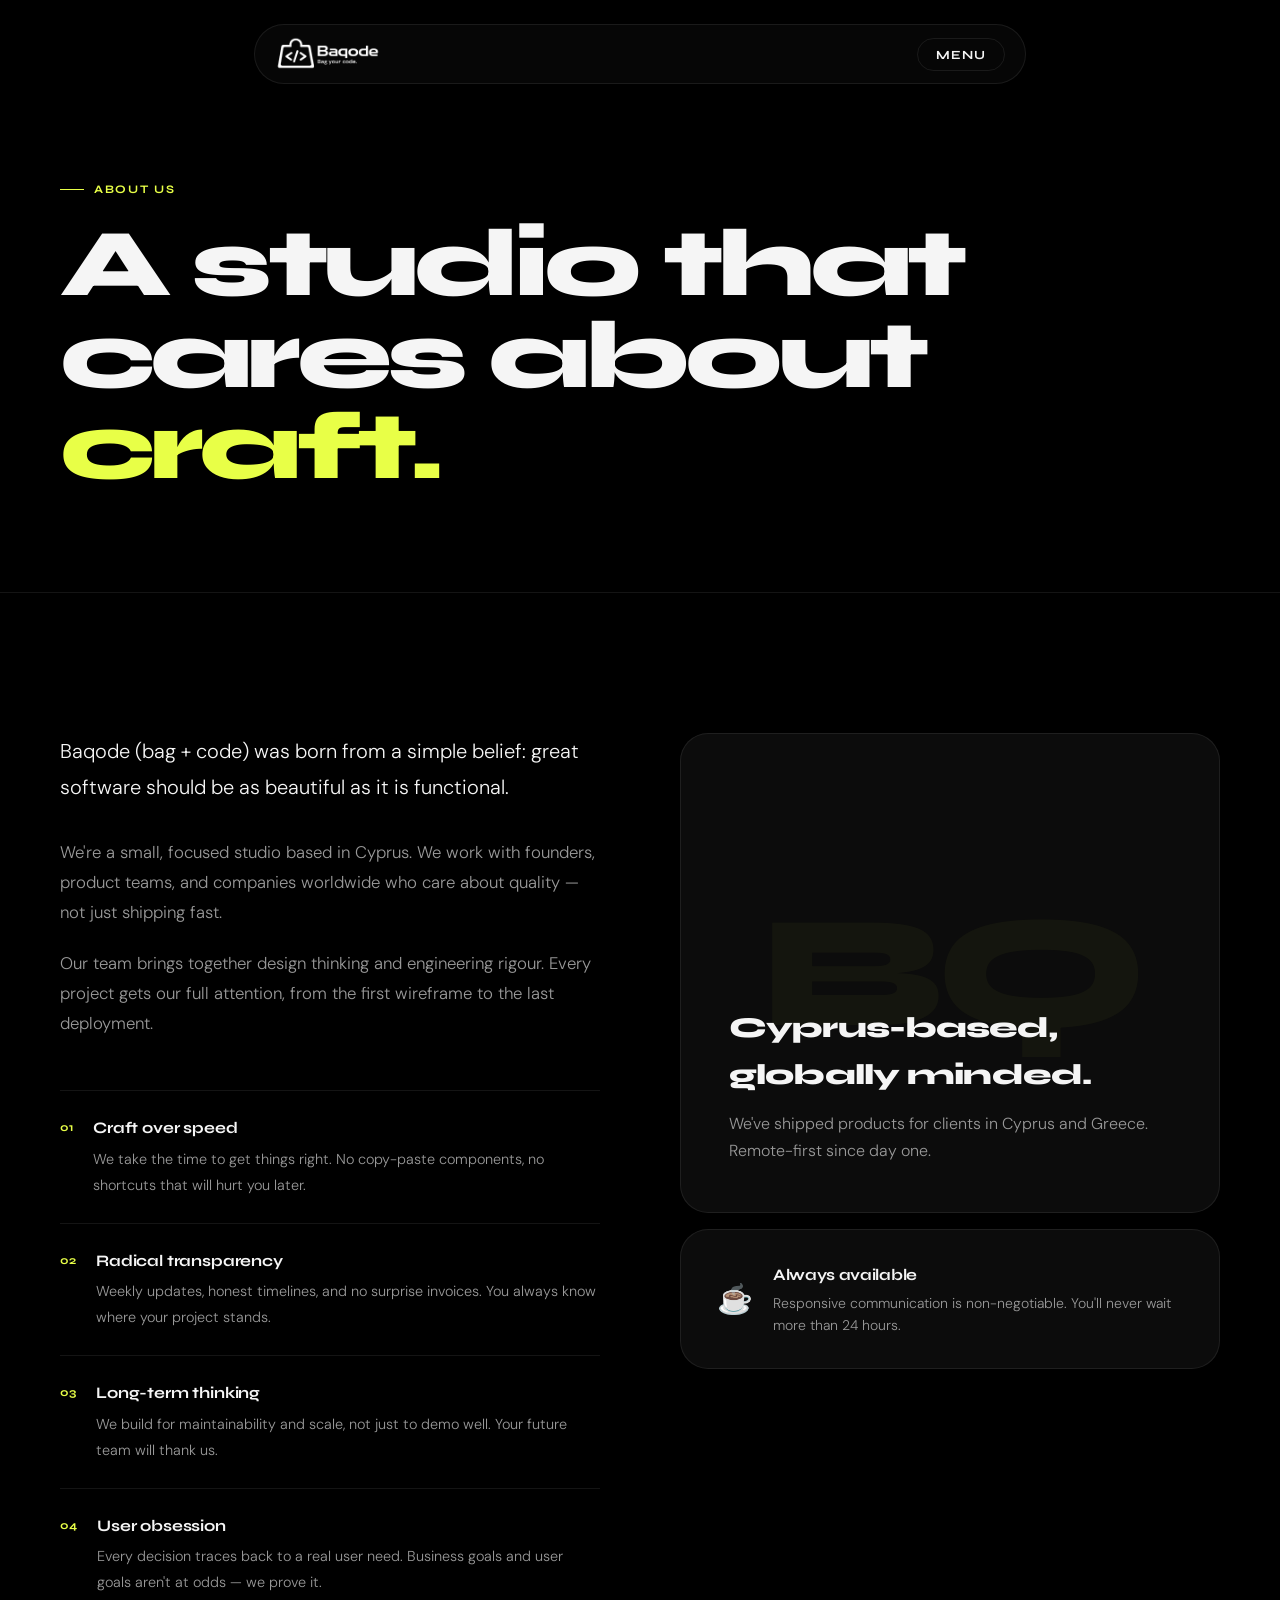
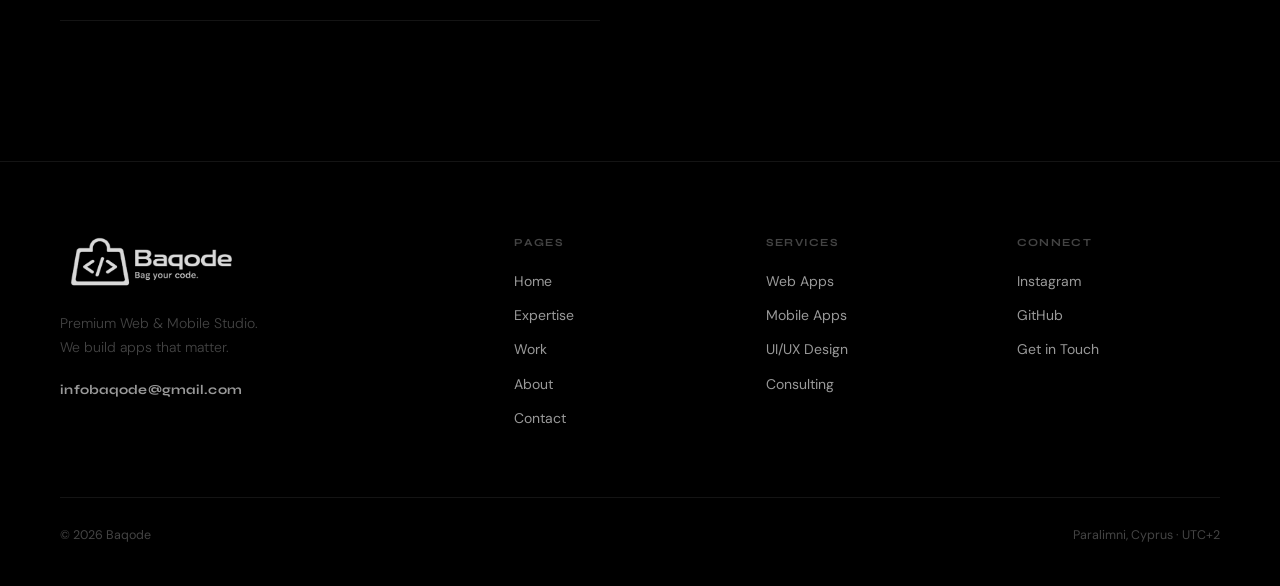
==== about.html @ ad03bcd1 "first commit" ====
<!DOCTYPE html>
<html lang="en">
<head>
  <meta charset="UTF-8" />
  <meta name="viewport" content="width=device-width, initial-scale=1.0" />
  <title>About — Baqode Studio | Cyprus-Based Dev Studio</title>
  <!-- SEO Meta -->
  <meta name="description" content="Baqode is a small, focused studio based in Cyprus. We care about craft, transparency, and long-term thinking. Meet the team behind the code." />
  <meta name="keywords" content="web development, mobile apps, UI/UX design, Cyprus, Baqode, digital studio, software development" />
  <meta name="author" content="Baqode Studio" />
  <meta name="robots" content="index, follow" />
  <link rel="canonical" href="https://baqode.com/about.html" />
 
  <!-- Open Graph -->
  <meta property="og:type" content="website" />
  <meta property="og:url" content="https://baqode.com/about.html" />
  <meta property="og:title" content="About Baqode — A studio that cares about craft." />
  <meta property="og:description" content="Baqode is a small, focused studio based in Cyprus. We care about craft, transparency, and long-term thinking. Meet the team behind the code." />
  <meta property="og:image" content="https://baqode.com/og-image.png" />
  <meta property="og:site_name" content="Baqode Studio" />
  <meta property="og:locale" content="en_US" />
 
  <!-- Twitter Card -->
  <meta name="twitter:card" content="summary_large_image" />
  <meta name="twitter:title" content="About Baqode — A studio that cares about craft." />
  <meta name="twitter:description" content="Baqode is a small, focused studio based in Cyprus. We care about craft, transparency, and long-term thinking. Meet the team behind the code." />
  <meta name="twitter:image" content="https://baqode.com/og-image.png" />
  <!-- Favicon -->
  <link rel="icon" type="image/png" href="logo.png" />
  <link rel="apple-touch-icon" href="logo.png" />
 
  <!-- Performance -->
  <link rel="preconnect" href="https://fonts.googleapis.com" />
  <link rel="preconnect" href="https://fonts.gstatic.com" crossorigin />
  <link rel="stylesheet" href="style.css" />
</head>
<body>

  <header class="topbar">
    <div class="container topbar-inner">
      <a href="index.html" class="brand">
        <img src="logo.png" alt="Baqode" class="brand-logo" />
      </a>
      <button class="menu-btn" id="menuBtn">Menu</button>
    </div>
  </header>

  <nav class="nav" id="nav">
    <a href="index.html" data-num="01">Home</a>
    <a href="services.html" data-num="02">Expertise</a>
    <a href="work.html" data-num="03">Work</a>
    <a href="about.html" data-num="04">About</a>
    <a href="contact.html" data-num="05">Contact</a>
    <div class="nav-footer">
      <span>© 2026 Baqode</span>
      <div class="nav-footer-links">
        <a href="https://www.instagram.com/baqode_/?hl=el">Instagram</a>
        <a href="https://github.com/kt0skk0s">GitHub</a>
        <a href="index.html">Website</a>
      </div>
    </div>
  </nav>

  <main>

    <div class="page-hero">
      <div class="container">
        <div class="section-label reveal">About Us</div>
        <h1 class="reveal reveal-delay-1">A studio that<br>cares about<br><span class="text-accent">craft.</span></h1>
      </div>
    </div>

    <section class="section">
      <div class="container">
        <div class="about-grid">

          <div class="about-text">
            <p class="reveal" style="font-size:1.25rem; font-weight:300; line-height:1.8; color:var(--text); margin-bottom:32px;">
              Baqode (bag + code) was born from a simple belief: great software should be as beautiful as it is functional.
            </p>
            <p class="reveal">
              We're a small, focused studio based in Cyprus. We work with founders, product teams, and companies worldwide who care about quality — not just shipping fast.
            </p>
            <p class="reveal">
              Our team brings together design thinking and engineering rigour. Every project gets our full attention, from the first wireframe to the last deployment.
            </p>

            <div class="values-list" style="margin-top:52px;">
              <div class="value-item reveal">
                <div class="value-num">01</div>
                <div class="value-text">
                  <h4>Craft over speed</h4>
                  <p>We take the time to get things right. No copy-paste components, no shortcuts that will hurt you later.</p>
                </div>
              </div>
              <div class="value-item reveal">
                <div class="value-num">02</div>
                <div class="value-text">
                  <h4>Radical transparency</h4>
                  <p>Weekly updates, honest timelines, and no surprise invoices. You always know where your project stands.</p>
                </div>
              </div>
              <div class="value-item reveal">
                <div class="value-num">03</div>
                <div class="value-text">
                  <h4>Long-term thinking</h4>
                  <p>We build for maintainability and scale, not just to demo well. Your future team will thank us.</p>
                </div>
              </div>
              <div class="value-item reveal">
                <div class="value-num">04</div>
                <div class="value-text">
                  <h4>User obsession</h4>
                  <p>Every decision traces back to a real user need. Business goals and user goals aren't at odds — we prove it.</p>
                </div>
              </div>
            </div>
          </div>

          <div class="about-visual reveal reveal-delay-2">
            <div class="about-card-big">
              <div class="about-card-bg">BQ</div>
              <h3>Cyprus-based,<br>globally minded.</h3>
              <p>We've shipped products for clients in Cyprus and Greece. Remote-first since day one.</p>
            </div>

            <div class="bento-card" style="margin-top:16px; min-height:auto; padding:32px 36px; flex-direction:row; align-items:center; gap:20px;">
              <div style="font-size:1.8rem;">☕</div>
              <div>
                <div style="font-family:var(--font-display); font-weight:700; letter-spacing:-0.02em; margin-bottom:4px;">Always available</div>
                <div style="color:var(--text-dim); font-size:0.875rem; font-weight:300;">Responsive communication is non-negotiable. You'll never wait more than 24 hours.</div>
              </div>
            </div>
          </div>

        </div>
      </div>
    </section>

  </main>

  <!-- FOOTER -->
  <footer class="footer">
    <div class="container">
      <div class="footer-grid" >
 
        <div class="footer-logo-col">
          <img src="logo.png" alt="Baqode" class="footer-logo" />
          <p class="footer-tagline">Premium Web &amp; Mobile Studio.<br>We build apps that matter.</p>
          <a href="mailto:infobaqode@gmail.com" class="footer-email">infobaqode@gmail.com</a>
        </div>
 
        <div class="footer-col">
          <div class="footer-col-title">Pages</div>
          <a href="index.html">Home</a>
          <a href="services.html">Expertise</a>
          <a href="work.html">Work</a>
          <a href="about.html">About</a>
          <a href="contact.html">Contact</a>
        </div>
 
        <div class="footer-col">
          <div class="footer-col-title">Services</div>
          <a href="services.html">Web Apps</a>
          <a href="services.html">Mobile Apps</a>
          <a href="services.html">UI/UX Design</a>
          <a href="services.html">Consulting</a>
        </div>
 
        <div class="footer-col">
          <div class="footer-col-title">Connect</div>
          <a href="https://www.instagram.com/baqode_/?hl=el">Instagram</a>
          <a href="https://github.com/kt0skk0s">GitHub</a>
          <a href="contact.html">Get in Touch</a>
        </div>
 
      </div>
 
      <div class="footer-bottom">
        <div class="footer-bottom-left">© 2026 Baqode</div>
        <div class="footer-bottom-right">
          <span>Paralimni, Cyprus · UTC+2</span>
        </div>
      </div>
    </div>
  </footer>

  <script src="script.js"></script>
</body>
</html>
---- style.css ----
/* ==========================================
   BAQODE STUDIO — PREMIUM CSS v2
   ========================================== */

@import url('https://fonts.googleapis.com/css2?family=Syne:wght@400;500;600;700;800&family=DM+Sans:ital,wght@0,300;0,400;0,500;1,300&display=swap');

:root {
  --bg: #000000;
  --surface: #0c0c0c;
  --surface-2: #111111;
  --surface-hover: #161616;
  --text: #f5f5f5;
  --text-dim: #999999;
  --text-faint: #444444;
  --border: rgba(255, 255, 255, 0.08);
  --border-hover: rgba(255, 255, 255, 0.2);
  --accent: #e8ff47;        /* Electric lime — the brand punch */
  --accent-dim: rgba(232, 255, 71, 0.12);
  --radius-xl: 28px;
  --radius-lg: 20px;
  --radius-md: 12px;
  --max-width: 1160px;
  --font-display: 'Syne', sans-serif;
  --font-body: 'DM Sans', sans-serif;
}

/* ==========================================
   1. RESET & BASE
   ========================================== */
*, *::before, *::after {
  margin: 0; padding: 0;
  box-sizing: border-box;
}

html {
  scroll-behavior: smooth;
  font-family: var(--font-body);
  background: var(--bg);
  color: var(--text);
}

body {
  line-height: 1.6;
  overflow-x: hidden;
  -webkit-font-smoothing: antialiased;
  opacity: 0;
  transition: opacity 0.5s ease;
}

body.loaded { opacity: 1; }
body.fade-out { opacity: 0; }
body.no-scroll { overflow: hidden; }

a { color: inherit; text-decoration: none; }
img { display: block; max-width: 100%; }

.container {
  width: min(var(--max-width), calc(100% - 48px));
  margin: 0 auto;
}

.section { padding: 140px 0; }

/* ==========================================
   2. TOPBAR / NAVBAR
   ========================================== */
.topbar {
  position: fixed;
  top: 24px;
  left: 50%;
  transform: translateX(-50%);
  width: calc(100% - 40px);
  max-width: 820px;
  z-index: 1000;
  transition: top 0.3s ease;
}

.topbar-inner {
  height: 60px;
  display: flex;
  align-items: center;
  justify-content: space-between;
  padding: 0 20px 0 16px;
  background: rgba(8, 8, 8, 0.75);
  backdrop-filter: blur(20px);
  -webkit-backdrop-filter: blur(20px);
  border: 1px solid var(--border);
  border-radius: 100px;
  box-shadow: 0 16px 40px rgba(0,0,0,0.6);
}

.brand {
  display: flex;
  align-items: center;
  gap: 10px;
}

.brand-logo {
  height: 36px;
  width: auto;
  display: block;
  filter: brightness(0) invert(1);
  transition: opacity 0.2s ease;
}

.brand:hover .brand-logo {
  opacity: 0.7;
}

.brand-icon, .brand-text { display: none; }

.menu-btn {
  display: block;
  background: none;
  border: 1px solid var(--border);
  color: var(--text);
  font-family: var(--font-display);
  font-size: 0.78rem;
  font-weight: 700;
  letter-spacing: 0.08em;
  text-transform: uppercase;
  cursor: pointer;
  padding: 8px 18px;
  border-radius: 100px;
  z-index: 1001;
  transition: all 0.25s ease;
}

.menu-btn:hover {
  background: var(--surface-2);
  border-color: var(--border-hover);
}

/* ==========================================
   3. FULL-SCREEN NAV
   ========================================== */
.nav {
  position: fixed;
  inset: 0;
  width: 100vw;
  height: 100dvh;
  background: var(--bg);
  z-index: 999;
  display: flex;
  flex-direction: column;
  justify-content: center;
  align-items: flex-start;
  padding: 0 8vw;
  gap: 0;
  opacity: 0;
  pointer-events: none;
  visibility: hidden;
  transition: opacity 0.4s ease;
}

.nav.active {
  opacity: 1;
  pointer-events: all;
  visibility: visible;
}

/* Main nav links only — excludes nav-footer links */
.nav > a {
  font-family: var(--font-display);
  font-size: clamp(2.8rem, 8vw, 6.5rem);
  font-weight: 800;
  letter-spacing: -0.04em;
  color: var(--text-faint);
  text-transform: uppercase;
  line-height: 1;
  padding: 8px 0;
  transform: translateY(50px);
  opacity: 0;
  transition: color 0.25s ease,
              opacity 0.5s cubic-bezier(0.16, 1, 0.3, 1),
              transform 0.5s cubic-bezier(0.16, 1, 0.3, 1);
  position: relative;
  white-space: nowrap;
}

.nav > a::after {
  content: attr(data-num);
  position: absolute;
  right: 0;
  top: 50%;
  transform: translateY(-50%);
  font-size: 0.9rem;
  font-weight: 400;
  letter-spacing: 0;
  color: var(--text-faint);
  opacity: 0;
  transition: opacity 0.25s ease;
}

.nav.active > a {
  transform: translateY(0);
  opacity: 1;
}

.nav.active > a:nth-child(1) { transition-delay: 0.05s; }
.nav.active > a:nth-child(2) { transition-delay: 0.1s; }
.nav.active > a:nth-child(3) { transition-delay: 0.15s; }
.nav.active > a:nth-child(4) { transition-delay: 0.2s; }
.nav.active > a:nth-child(5) { transition-delay: 0.25s; }

.nav > a:hover, .nav > a.active-link {
  color: var(--text);
}

.nav > a:hover::after { opacity: 1; }

/* Nav footer — small, separate from big links */
.nav-footer {
  position: absolute;
  bottom: 40px;
  left: 8vw;
  right: 8vw;
  display: flex;
  justify-content: space-between;
  align-items: center;
  color: var(--text-dim);
  font-size: 0.82rem;
  font-family: var(--font-body);
  font-weight: 400;
  letter-spacing: 0;
  text-transform: none;
  opacity: 0;
  transform: none;
  transition: opacity 0.5s ease 0.3s;
}

.nav.active .nav-footer {
  opacity: 1;
}

.nav-footer-links { display: flex; gap: 20px; }
.nav-footer a {
  color: var(--text-dim);
  font-size: 0.82rem;
  font-family: var(--font-body);
  font-weight: 400;
  text-transform: none;
  letter-spacing: 0;
  padding: 0;
  transform: none !important;
  opacity: 1 !important;
  transition: color 0.2s !important;
  transition-delay: 0s !important;
}
.nav-footer a:hover { color: var(--text); }

body.menu-open .topbar-inner {
  background: transparent;
  border-color: transparent;
  backdrop-filter: none;
  -webkit-backdrop-filter: none;
  box-shadow: none;
}

/* ==========================================
   4. HERO
   ========================================== */
.hero {
  min-height: 100vh;
  display: flex;
  align-items: center;
  justify-content: center;
  text-align: center;
  padding-top: 100px;
  position: relative;
  overflow: hidden;
}

.hero-bg {
  position: absolute;
  inset: 0;
  pointer-events: none;
  z-index: 0;
}

.hero-glow {
  position: absolute;
  top: 50%;
  left: 50%;
  transform: translate(-50%, -60%);
  width: 60vw;
  height: 60vw;
  background: radial-gradient(circle, rgba(232, 255, 71, 0.06) 0%, transparent 65%);
  border-radius: 50%;
}

.hero-grid {
  position: absolute;
  inset: 0;
  background-image:
    linear-gradient(rgba(255,255,255,0.02) 1px, transparent 1px),
    linear-gradient(90deg, rgba(255,255,255,0.02) 1px, transparent 1px);
  background-size: 80px 80px;
  mask-image: radial-gradient(ellipse 70% 70% at 50% 50%, black, transparent);
}

.hero-content {
  position: relative;
  z-index: 1;
  max-width: 900px;
}

.eyebrow {
  display: inline-flex;
  align-items: center;
  gap: 8px;
  padding: 6px 14px;
  border-radius: 100px;
  border: 1px solid var(--border);
  font-size: 0.72rem;
  font-weight: 500;
  color: var(--text-dim);
  margin-bottom: 36px;
  text-transform: uppercase;
  letter-spacing: 0.12em;
  font-family: var(--font-display);
}

.eyebrow-dot {
  width: 6px;
  height: 6px;
  border-radius: 50%;
  background: var(--accent);
  animation: pulse-dot 2s ease-in-out infinite;
}

@keyframes pulse-dot {
  0%, 100% { opacity: 1; transform: scale(1); }
  50% { opacity: 0.5; transform: scale(0.7); }
}

.hero h1 {
  font-family: var(--font-display);
  font-size: clamp(3.5rem, 9.5vw, 8rem);
  font-weight: 800;
  line-height: 0.92;
  letter-spacing: -0.055em;
  margin-bottom: 28px;
}

.text-accent { color: var(--accent); }

.hero p {
  color: var(--text-dim);
  font-size: clamp(1rem, 2vw, 1.25rem);
  max-width: 540px;
  margin: 0 auto 44px;
  line-height: 1.7;
  font-weight: 300;
}

.hero-actions {
  display: flex;
  gap: 12px;
  justify-content: center;
  flex-wrap: wrap;
}

/* ==========================================
   5. BUTTONS
   ========================================== */
.btn {
  padding: 16px 32px;
  border-radius: 100px;
  font-family: var(--font-display);
  font-weight: 700;
  font-size: 0.9rem;
  letter-spacing: 0.02em;
  cursor: pointer;
  transition: all 0.25s ease;
  border: 1px solid transparent;
  display: inline-flex;
  align-items: center;
  gap: 8px;
}

.btn-primary {
  background: var(--accent);
  color: #000;
  border-color: var(--accent);
}

.btn-primary:hover {
  background: #f3ff6a;
  transform: translateY(-2px);
  box-shadow: 0 8px 30px rgba(232, 255, 71, 0.25);
}

.btn-secondary {
  background: transparent;
  border-color: var(--border);
  color: var(--text);
}

.btn-secondary:hover {
  background: var(--surface-2);
  border-color: var(--border-hover);
  transform: translateY(-2px);
}

.btn-ghost {
  background: transparent;
  border-color: transparent;
  color: var(--text-dim);
  padding-left: 0; padding-right: 0;
}

.btn-ghost:hover { color: var(--text); }

/* ==========================================
   6. MARQUEE
   ========================================== */
.marquee-container {
  border-top: 1px solid var(--border);
  border-bottom: 1px solid var(--border);
  padding: 28px 0;
  overflow: hidden;
  white-space: nowrap;
}

.marquee {
  display: inline-block;
  animation: marquee-scroll 30s linear infinite;
}

.marquee span {
  font-family: var(--font-display);
  font-size: 0.82rem;
  font-weight: 700;
  color: var(--text-faint);
  margin: 0 32px;
  text-transform: uppercase;
  letter-spacing: 0.15em;
}

.marquee span.dot { color: var(--accent); margin: 0 8px; }

@keyframes marquee-scroll {
  0% { transform: translateX(0); }
  100% { transform: translateX(-50%); }
}

/* ==========================================
   7. SECTION HEADERS
   ========================================== */
.section-label {
  font-family: var(--font-display);
  font-size: 0.72rem;
  font-weight: 700;
  letter-spacing: 0.15em;
  text-transform: uppercase;
  color: var(--accent);
  margin-bottom: 20px;
  display: flex;
  align-items: center;
  gap: 10px;
}

.section-label::before {
  content: '';
  width: 24px;
  height: 1px;
  background: var(--accent);
}

.section-header { margin-bottom: 72px; }

.section-header h2 {
  font-family: var(--font-display);
  font-size: clamp(2.2rem, 5vw, 4rem);
  letter-spacing: -0.04em;
  font-weight: 800;
  line-height: 1;
  margin-bottom: 20px;
}

.section-header p {
  color: var(--text-dim);
  font-size: 1.1rem;
  max-width: 480px;
  line-height: 1.7;
  font-weight: 300;
}

/* ==========================================
   8. SERVICES / BENTO GRID
   ========================================== */
.bento-grid {
  display: grid;
  grid-template-columns: repeat(12, 1fr);
  gap: 16px;
}

.bento-card {
  background: var(--surface);
  border: 1px solid var(--border);
  border-radius: var(--radius-xl);
  padding: 40px;
  transition: border-color 0.3s ease, background 0.3s ease;
  display: flex;
  flex-direction: column;
  min-height: 300px;
  position: relative;
  overflow: hidden;
}

.bento-card::before {
  content: '';
  position: absolute;
  inset: 0;
  background: radial-gradient(circle at var(--mx, 50%) var(--my, 50%), rgba(232, 255, 71, 0.04), transparent 60%);
  opacity: 0;
  transition: opacity 0.4s;
  pointer-events: none;
}

.bento-card:hover::before { opacity: 1; }
.bento-card:hover {
  border-color: var(--border-hover);
  background: var(--surface-2);
}

.bento-card.col-8 { grid-column: span 8; }
.bento-card.col-4 { grid-column: span 4; }
.bento-card.col-6 { grid-column: span 6; }
.bento-card.col-12 { grid-column: span 12; }

.card-num {
  font-family: var(--font-display);
  font-size: 0.75rem;
  font-weight: 700;
  color: var(--text-faint);
  letter-spacing: 0.1em;
  margin-bottom: auto;
  padding-bottom: 40px;
}

.card-icon {
  font-size: 2rem;
  margin-bottom: auto;
  padding-bottom: 32px;
}

.bento-card h3 {
  font-family: var(--font-display);
  font-size: 1.6rem;
  font-weight: 700;
  letter-spacing: -0.03em;
  margin-bottom: 12px;
  line-height: 1.1;
}

.bento-card p {
  color: var(--text-dim);
  font-size: 0.95rem;
  line-height: 1.7;
  font-weight: 300;
}

.card-tags {
  display: flex;
  flex-wrap: wrap;
  gap: 8px;
  margin-top: 24px;
}

.card-tag {
  padding: 4px 12px;
  border-radius: 100px;
  border: 1px solid var(--border);
  font-size: 0.75rem;
  color: var(--text-dim);
  font-family: var(--font-display);
  font-weight: 600;
  letter-spacing: 0.05em;
}

/* ==========================================
   9. STATS ROW
   ========================================== */
.stats-row {
  display: grid;
  grid-template-columns: repeat(4, 1fr);
  gap: 1px;
  background: var(--border);
  border: 1px solid var(--border);
  border-radius: var(--radius-lg);
  overflow: hidden;
  margin-top: 80px;
}

.stat-item {
  background: var(--surface);
  padding: 40px 32px;
  display: flex;
  flex-direction: column;
  gap: 8px;
}

.stat-num {
  font-family: var(--font-display);
  font-size: 3rem;
  font-weight: 800;
  letter-spacing: -0.05em;
  line-height: 1;
  color: var(--text);
}

.stat-num span { color: var(--accent); }

.stat-label {
  color: var(--text-dim);
  font-size: 0.875rem;
  font-weight: 300;
}

/* ==========================================
   10. WORK / PORTFOLIO GRID
   ========================================== */
.work-grid {
  display: grid;
  grid-template-columns: repeat(2, 1fr);
  gap: 24px;
}

.project-card {
  border-radius: var(--radius-xl);
  overflow: hidden;
  background: var(--surface);
  border: 1px solid var(--border);
  transition: all 0.4s ease;
  cursor: pointer;
}

.project-card:hover {
  border-color: var(--border-hover);
  transform: translateY(-6px);
  box-shadow: 0 24px 60px rgba(0,0,0,0.5);
}

.project-image {
  height: 280px;
  position: relative;
  overflow: hidden;
  display: flex;
  align-items: center;
  justify-content: center;
}

.project-image-inner {
  width: 100%;
  height: 100%;
  display: flex;
  align-items: center;
  justify-content: center;
  font-family: var(--font-display);
  font-size: 4rem;
  font-weight: 800;
  letter-spacing: -0.05em;
  transition: transform 0.5s ease;
}

.project-card:hover .project-image-inner {
  transform: scale(1.04);
}

.project-info {
  padding: 28px 32px 32px;
}

.project-meta {
  display: flex;
  align-items: center;
  justify-content: space-between;
  margin-bottom: 12px;
}

.tag {
  font-family: var(--font-display);
  font-size: 0.72rem;
  color: var(--text-dim);
  text-transform: uppercase;
  letter-spacing: 0.12em;
  font-weight: 700;
}

.project-year {
  font-size: 0.8rem;
  color: var(--text-faint);
}

.project-info h3 {
  font-family: var(--font-display);
  font-size: 1.4rem;
  font-weight: 700;
  letter-spacing: -0.02em;
  margin-bottom: 8px;
  line-height: 1.2;
}

.project-info p {
  color: var(--text-dim);
  font-size: 0.9rem;
  line-height: 1.6;
  font-weight: 300;
}

.project-link {
  display: inline-flex;
  align-items: center;
  gap: 6px;
  margin-top: 20px;
  font-family: var(--font-display);
  font-size: 0.8rem;
  font-weight: 700;
  letter-spacing: 0.05em;
  text-transform: uppercase;
  color: var(--text-dim);
  transition: color 0.2s, gap 0.2s;
}

.project-link:hover { color: var(--accent); gap: 10px; }

/* ==========================================
   11. ABOUT PAGE
   ========================================== */
.about-grid {
  display: grid;
  grid-template-columns: 1fr 1fr;
  gap: 80px;
  align-items: start;
}

.about-text h2 {
  font-family: var(--font-display);
  font-size: clamp(2.5rem, 5vw, 3.5rem);
  font-weight: 800;
  letter-spacing: -0.04em;
  line-height: 1;
  margin-bottom: 28px;
}

.about-text p {
  color: var(--text-dim);
  font-size: 1.05rem;
  line-height: 1.8;
  font-weight: 300;
  margin-bottom: 20px;
}

.values-list {
  margin-top: 40px;
  display: flex;
  flex-direction: column;
  gap: 0;
}

.value-item {
  display: flex;
  gap: 20px;
  align-items: flex-start;
  padding: 24px 0;
  border-bottom: 1px solid var(--border);
}

.value-item:first-child { border-top: 1px solid var(--border); }

.value-num {
  font-family: var(--font-display);
  font-size: 0.72rem;
  font-weight: 700;
  color: var(--accent);
  flex-shrink: 0;
  padding-top: 3px;
}

.value-text h4 {
  font-family: var(--font-display);
  font-weight: 700;
  margin-bottom: 6px;
  letter-spacing: -0.01em;
}

.value-text p {
  color: var(--text-dim);
  font-size: 0.9rem;
  margin: 0;
}

.about-visual {
  position: sticky;
  top: 120px;
}

.about-card-big {
  background: var(--surface);
  border: 1px solid var(--border);
  border-radius: var(--radius-xl);
  padding: 48px;
  min-height: 480px;
  display: flex;
  flex-direction: column;
  justify-content: flex-end;
  position: relative;
  overflow: hidden;
}

.about-card-bg {
  position: absolute;
  inset: 0;
  display: flex;
  align-items: center;
  justify-content: center;
  font-family: var(--font-display);
  font-size: 10rem;
  font-weight: 800;
  color: rgba(232, 255, 71, 0.04);
  letter-spacing: -0.05em;
  user-select: none;
  pointer-events: none;
}

.about-card-big h3 {
  font-family: var(--font-display);
  font-size: 1.8rem;
  font-weight: 800;
  letter-spacing: -0.03em;
  margin-bottom: 12px;
  position: relative;
  z-index: 1;
}

.about-card-big p {
  color: var(--text-dim);
  position: relative;
  z-index: 1;
  font-weight: 300;
  line-height: 1.7;
}

/* ==========================================
   12. CONTACT
   ========================================== */
.contact-wrapper {
  display: grid;
  grid-template-columns: 1fr 1.2fr;
  gap: 100px;
  align-items: start;
}

.contact-left h2 {
  font-family: var(--font-display);
  font-size: clamp(2.5rem, 5vw, 3.5rem);
  font-weight: 800;
  letter-spacing: -0.04em;
  line-height: 1;
  margin-bottom: 24px;
}

.contact-left p {
  color: var(--text-dim);
  font-size: 1.05rem;
  line-height: 1.8;
  font-weight: 300;
  margin-bottom: 40px;
}

.big-email {
  display: inline-flex;
  align-items: center;
  gap: 10px;
  font-family: var(--font-display);
  font-size: clamp(1.3rem, 2.5vw, 1.8rem);
  font-weight: 700;
  letter-spacing: -0.03em;
  color: var(--text);
  padding: 16px 0;
  border-bottom: 1px solid var(--border);
  transition: all 0.3s;
  width: 100%;
}

.big-email:hover {
  border-color: var(--accent);
  color: var(--accent);
}

.contact-socials {
  display: flex;
  gap: 16px;
  margin-top: 32px;
}

.social-link {
  padding: 10px 20px;
  border: 1px solid var(--border);
  border-radius: 100px;
  font-family: var(--font-display);
  font-size: 0.8rem;
  font-weight: 700;
  letter-spacing: 0.05em;
  text-transform: uppercase;
  color: var(--text-dim);
  transition: all 0.25s;
}

.social-link:hover {
  border-color: var(--border-hover);
  color: var(--text);
  background: var(--surface-2);
}

/* Contact Form */
.modern-form {
  background: var(--surface);
  border: 1px solid var(--border);
  border-radius: var(--radius-xl);
  padding: 44px;
}

.form-row {
  display: grid;
  grid-template-columns: 1fr 1fr;
  gap: 0 24px;
}

.form-group {
  margin-bottom: 28px;
  position: relative;
}

.form-group label {
  display: block;
  font-family: var(--font-display);
  font-size: 0.72rem;
  font-weight: 700;
  text-transform: uppercase;
  letter-spacing: 0.1em;
  color: var(--text-dim);
  margin-bottom: 10px;
}

.modern-form input,
.modern-form textarea,
.modern-form select {
  width: 100%;
  background: var(--surface-2);
  border: 1px solid var(--border);
  border-radius: var(--radius-md);
  padding: 14px 16px;
  color: var(--text);
  font-family: var(--font-body);
  font-size: 0.95rem;
  font-weight: 300;
  transition: all 0.25s;
  appearance: none;
}

.modern-form input::placeholder,
.modern-form textarea::placeholder { color: var(--text-faint); }

.modern-form input:focus,
.modern-form textarea:focus,
.modern-form select:focus {
  outline: none;
  border-color: var(--accent);
  background: var(--bg);
  box-shadow: 0 0 0 3px rgba(232, 255, 71, 0.08);
}

.modern-form textarea {
  height: 120px;
  resize: none;
}

.form-success {
  display: none;
  text-align: center;
  padding: 32px;
  color: var(--accent);
  font-family: var(--font-display);
  font-weight: 700;
  font-size: 1.1rem;
}

/* ==========================================
   13. FAQ
   ========================================== */
.faq-list {
  max-width: 760px;
  margin: 0 auto;
}

.faq-item {
  border-bottom: 1px solid var(--border);
}

.faq-question {
  width: 100%;
  background: none;
  border: none;
  text-align: left;
  padding: 28px 0;
  font-family: var(--font-display);
  font-size: 1.1rem;
  font-weight: 700;
  color: var(--text);
  cursor: pointer;
  display: flex;
  justify-content: space-between;
  align-items: center;
  gap: 20px;
  letter-spacing: -0.02em;
  transition: color 0.2s;
}

.faq-question:hover { color: var(--accent); }

.faq-icon {
  width: 28px;
  height: 28px;
  border-radius: 50%;
  border: 1px solid var(--border);
  display: grid;
  place-items: center;
  flex-shrink: 0;
  font-size: 1rem;
  color: var(--text-dim);
  transition: all 0.3s;
}

.faq-item.open .faq-icon {
  background: var(--accent);
  border-color: var(--accent);
  color: #000;
  transform: rotate(45deg);
}

.faq-answer {
  max-height: 0;
  overflow: hidden;
  transition: max-height 0.4s cubic-bezier(0.16, 1, 0.3, 1),
              padding 0.3s ease;
}

.faq-answer p {
  padding-bottom: 28px;
  color: var(--text-dim);
  font-size: 1rem;
  line-height: 1.8;
  font-weight: 300;
}

/* ==========================================
   14. FOOTER
   ========================================== */
.footer {
  border-top: 1px solid var(--border);
  padding: 72px 0 40px;
  color: var(--text-dim);
  font-size: 0.875rem;
}

/* Top grid: logo col + 3 link cols */
.footer-grid {
  display: grid;
  grid-template-columns: 2fr 1fr 1fr 1fr;
  gap: 48px;
  padding-bottom: 56px;
  border-bottom: 1px solid var(--border);
}

.footer-logo-col {
  display: flex;
  flex-direction: column;
}

.footer-logo {
  width: 180px;
  filter: brightness(0) invert(1);
  opacity: 0.85;
  display: block;
  margin-bottom: 20px;
}

.footer-tagline {
  font-size: 0.875rem;
  color: var(--text-faint);
  line-height: 1.7;
  font-weight: 300;
  max-width: 220px;
  margin-bottom: 20px;
}

.footer-email {
  font-family: var(--font-display);
  font-size: 0.82rem;
  font-weight: 700;
  color: var(--text-dim);
  letter-spacing: 0.02em;
  transition: color 0.2s;
}

.footer-email:hover { color: var(--accent); }

.footer-col-title {
  font-family: var(--font-display);
  font-size: 0.68rem;
  font-weight: 700;
  text-transform: uppercase;
  letter-spacing: 0.12em;
  color: var(--text-faint);
  margin-bottom: 18px;
}

.footer-col a {
  display: block;
  font-size: 0.875rem;
  color: var(--text-dim);
  margin-bottom: 12px;
  transition: color 0.2s;
}

.footer-col a:hover { color: var(--text); }

/* Bottom bar */
.footer-bottom {
  display: flex;
  justify-content: space-between;
  align-items: center;
  padding-top: 28px;
  font-size: 0.78rem;
  color: var(--text-faint);
}

.footer-bottom-right { display: flex; gap: 24px; }
.footer-bottom-right a { color: var(--text-faint); transition: color 0.2s; }
.footer-bottom-right a:hover { color: var(--text-dim); }

/* Keep brand/logo/links classes inert so old refs don't break */
.footer-brand, .footer-inner, .footer-center, .footer-links { display: none; }
.footer-brand-icon { display: none; }

/* ==========================================
   15. PAGE HERO (inner pages)
   ========================================== */
.page-hero {
  padding: 180px 0 80px;
  border-bottom: 1px solid var(--border);
}

.page-hero h1 {
  font-family: var(--font-display);
  font-size: clamp(3rem, 8vw, 6rem);
  font-weight: 800;
  letter-spacing: -0.05em;
  line-height: 0.95;
  margin-bottom: 20px;
}

.page-hero p {
  color: var(--text-dim);
  font-size: 1.15rem;
  max-width: 500px;
  line-height: 1.7;
  font-weight: 300;
}

/* ==========================================
   16. SCROLL REVEAL
   ========================================== */
.reveal {
  opacity: 0;
  transform: translateY(24px);
  transition: opacity 0.7s cubic-bezier(0.16, 1, 0.3, 1),
              transform 0.7s cubic-bezier(0.16, 1, 0.3, 1);
}

.reveal.active {
  opacity: 1;
  transform: translateY(0);
}

.reveal-delay-1 { transition-delay: 0.1s; }
.reveal-delay-2 { transition-delay: 0.2s; }
.reveal-delay-3 { transition-delay: 0.3s; }
.reveal-delay-4 { transition-delay: 0.4s; }

/* ==========================================
   17. RESPONSIVE
   ========================================== */
@media (max-width: 1024px) {
  .bento-card.col-8 { grid-column: span 12; }
  .bento-card.col-4 { grid-column: span 6; }
  .bento-card.col-6 { grid-column: span 12; }
  .about-grid { grid-template-columns: 1fr; gap: 60px; }
  .about-visual { position: static; }
  .stats-row { grid-template-columns: repeat(2, 1fr); }
}

@media (max-width: 900px) {
  .work-grid { grid-template-columns: 1fr; }
  .contact-wrapper { grid-template-columns: 1fr; gap: 60px; }
  .topbar { width: calc(100% - 32px); top: 16px; }
  .bento-card.col-4 { grid-column: span 12; }
  .form-row { grid-template-columns: 1fr; }

  /* Footer — single column, fully centered */
  .footer-grid {
    grid-template-columns: 1fr;
    gap: 40px;
    text-align: center;
  }
  .footer-logo-col {
    align-items: center;
  }
  .footer-logo {
  width: 120px;
  filter: brightness(0) invert(1);
  opacity: 0.85;
  display: block;
}
  .footer-col {
    display: flex;
    flex-direction: column;
    align-items: center;
  }
  .footer-col a {
    text-align: center;
  }
  .footer-bottom {
    flex-direction: column;
    gap: 8px;
    text-align: center;
  }
  .footer-bottom-right { justify-content: center; }
}

@media (max-width: 640px) {
  .section { padding: 100px 0; }
  .hero-actions { flex-direction: column; width: 100%; }
  .hero-actions .btn { width: 100%; justify-content: center; }
  .stats-row { grid-template-columns: 1fr 1fr; }
  .nav > a { font-size: clamp(2.2rem, 10vw, 4rem); }
  .nav-footer { bottom: 24px; flex-direction: column; align-items: flex-start; gap: 12px; }
  .modern-form { padding: 28px 24px; }
  .contact-socials { flex-wrap: wrap; }
}

/* ==========================================
   FEATURED PROJECT (work.html)
   ========================================== */
.project-featured {
  display: grid;
  grid-template-columns: 1fr 1fr;
  gap: 0;
  background: var(--surface);
  border: 1px solid var(--border);
  border-radius: var(--radius-xl);
  overflow: hidden;
  margin-bottom: 0;
  transition: border-color 0.3s;
}

.project-featured:hover {
  border-color: var(--border-hover);
}

.project-featured-visual {
  min-height: 420px;
  position: relative;
  overflow: hidden;
}

.project-featured-inner {
  width: 100%;
  height: 100%;
  display: flex;
  flex-direction: column;
  align-items: center;
  justify-content: center;
  gap: 24px;
  padding: 48px;
  min-height: 420px;
}

.pf-logo {
  font-family: var(--font-display);
  font-size: 5rem;
  font-weight: 800;
  color: var(--accent);
  letter-spacing: -0.05em;
  line-height: 1;
}

.pf-lines {
  display: flex;
  flex-direction: column;
  gap: 10px;
  width: 100%;
}

.pf-line {
  height: 6px;
  border-radius: 100px;
}

.project-featured-info {
  padding: 52px 48px;
  display: flex;
  flex-direction: column;
  justify-content: center;
}

.project-featured-title {
  font-family: var(--font-display);
  font-size: clamp(2rem, 3.5vw, 3rem);
  font-weight: 800;
  letter-spacing: -0.05em;
  line-height: 1;
  margin-bottom: 20px;
}

.project-featured-desc {
  color: var(--text-dim);
  font-size: 1rem;
  line-height: 1.75;
  font-weight: 300;
}

@media (max-width: 900px) {
  .project-featured {
    grid-template-columns: 1fr;
  }
  .project-featured-visual { min-height: 240px; }
  .project-featured-inner { min-height: 240px; }
  .project-featured-info { padding: 36px 28px; }
}
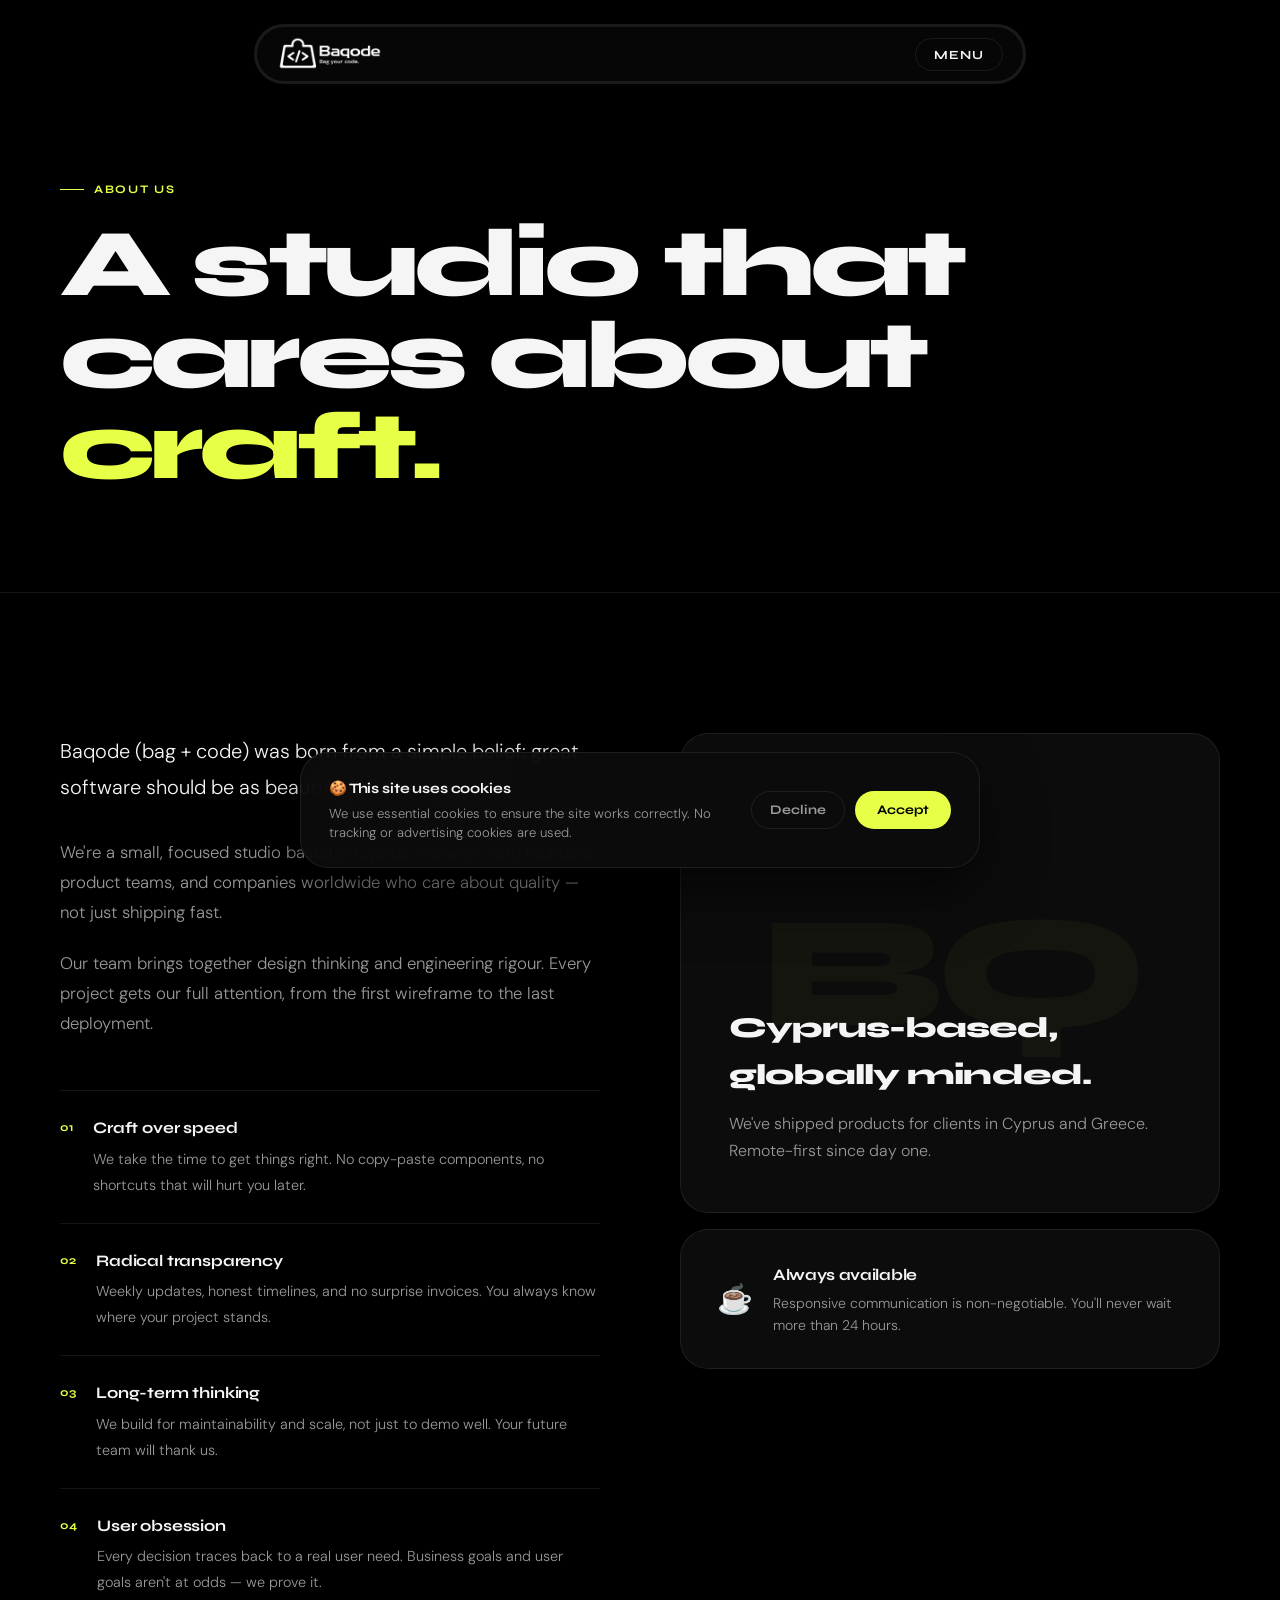
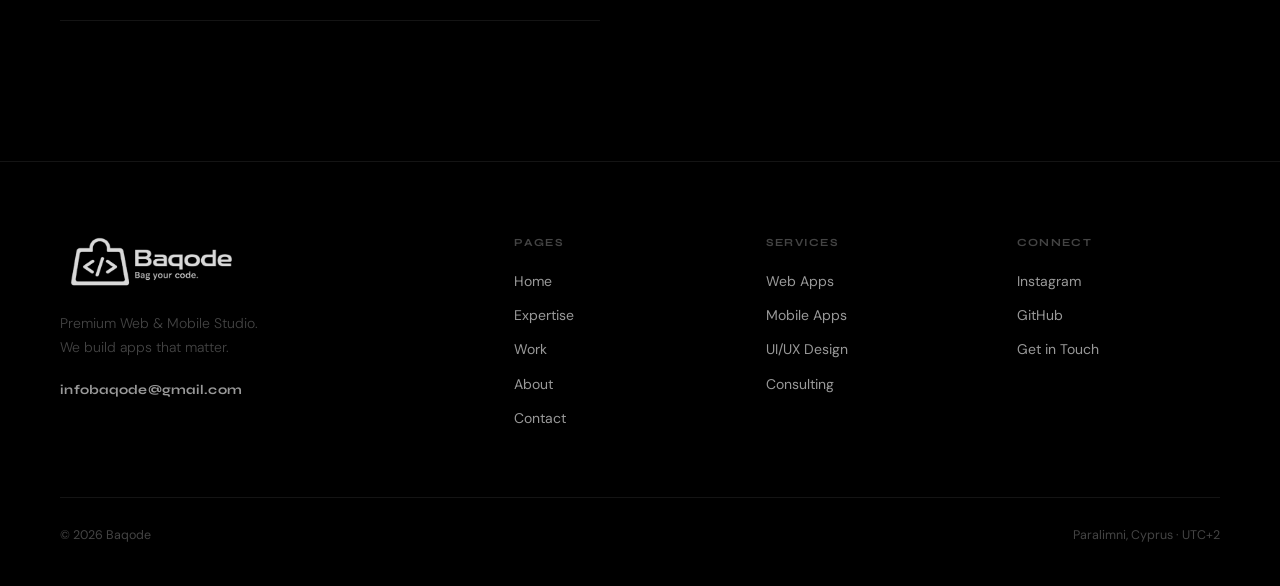
==== commit ddf65e38: "bug fixes and cookies banner" ====
--- a/about.html
+++ b/about.html
@@ -26,8 +26,8 @@
   <meta name="twitter:description" content="Baqode is a small, focused studio based in Cyprus. We care about craft, transparency, and long-term thinking. Meet the team behind the code." />
   <meta name="twitter:image" content="https://baqode.com/og-image.png" />
   <!-- Favicon -->
-  <link rel="icon" type="image/png" href="logo.png" />
-  <link rel="apple-touch-icon" href="logo.png" />
+  <link rel="icon" type="image/png" href="favicon.png" />
+  <link rel="apple-touch-icon" href="favicon.png" />
  
   <!-- Performance -->
   <link rel="preconnect" href="https://fonts.googleapis.com" />
@@ -56,7 +56,7 @@
       <div class="nav-footer-links">
         <a href="https://www.instagram.com/baqode_/?hl=el">Instagram</a>
         <a href="https://github.com/kt0skk0s">GitHub</a>
-        <a href="index.html">Website</a>
+        <a href="mailto:infobaqode@gmail.com">infobaqode@gmail.com ↗</a>
       </div>
     </div>
   </nav>
--- a/style.css
+++ b/style.css
@@ -84,7 +84,7 @@
   background: rgba(8, 8, 8, 0.75);
   backdrop-filter: blur(20px);
   -webkit-backdrop-filter: blur(20px);
-  border: 1px solid var(--border);
+  border: 3px solid var(--border);
   border-radius: 100px;
   box-shadow: 0 16px 40px rgba(0,0,0,0.6);
 }
@@ -1340,4 +1340,119 @@
   .project-featured-visual { min-height: 240px; }
   .project-featured-inner { min-height: 240px; }
   .project-featured-info { padding: 36px 28px; }
+}
+/* ==========================================
+   COOKIE CONSENT BANNER
+   ========================================== */
+.cookie-banner {
+  position: fixed;
+  bottom: 32px;
+  left: 50%;
+  transform: translateX(-50%);
+  width: calc(100% - 48px);
+  max-width: 680px;
+  background: rgba(12, 12, 12, 0.92);
+  backdrop-filter: blur(20px);
+  -webkit-backdrop-filter: blur(20px);
+  border: 1px solid var(--border);
+  border-radius: var(--radius-xl);
+  padding: 24px 28px;
+  display: flex;
+  align-items: center;
+  justify-content: space-between;
+  gap: 24px;
+  z-index: 9999;
+  box-shadow: 0 24px 60px rgba(0,0,0,0.6);
+  transition: opacity 0.4s ease, transform 0.4s ease;
+}
+
+.cookie-banner.hidden {
+  opacity: 0;
+  transform: translateX(-50%) translateY(20px);
+  pointer-events: none;
+}
+
+.cookie-text {
+  display: flex;
+  flex-direction: column;
+  gap: 4px;
+}
+
+.cookie-title {
+  font-family: var(--font-display);
+  font-size: 0.9rem;
+  font-weight: 700;
+  color: var(--text);
+  letter-spacing: -0.01em;
+}
+
+.cookie-desc {
+  font-size: 0.82rem;
+  color: var(--text-dim);
+  line-height: 1.5;
+  font-weight: 300;
+}
+
+.cookie-desc a {
+  color: var(--text-dim);
+  text-decoration: underline;
+  text-underline-offset: 2px;
+}
+
+.cookie-desc a:hover { color: var(--text); }
+
+.cookie-actions {
+  display: flex;
+  gap: 10px;
+  flex-shrink: 0;
+}
+
+.cookie-btn-accept {
+  padding: 10px 22px;
+  background: var(--accent);
+  color: #000;
+  border: none;
+  border-radius: 100px;
+  font-family: var(--font-display);
+  font-size: 0.82rem;
+  font-weight: 700;
+  cursor: pointer;
+  transition: all 0.2s ease;
+  white-space: nowrap;
+}
+
+.cookie-btn-accept:hover {
+  background: #f3ff6a;
+  transform: translateY(-1px);
+}
+
+.cookie-btn-decline {
+  padding: 10px 18px;
+  background: transparent;
+  color: var(--text-dim);
+  border: 1px solid var(--border);
+  border-radius: 100px;
+  font-family: var(--font-display);
+  font-size: 0.82rem;
+  font-weight: 700;
+  cursor: pointer;
+  transition: all 0.2s ease;
+  white-space: nowrap;
+}
+
+.cookie-btn-decline:hover {
+  border-color: var(--border-hover);
+  color: var(--text);
+}
+
+@media (max-width: 600px) {
+  .cookie-banner {
+    flex-direction: column;
+    align-items: flex-start;
+    bottom: 16px;
+    padding: 20px 20px;
+  }
+  .cookie-actions { width: 100%; }
+  .cookie-btn-accept,
+  .cookie-btn-decline { flex: 1; text-align: center; }
 }
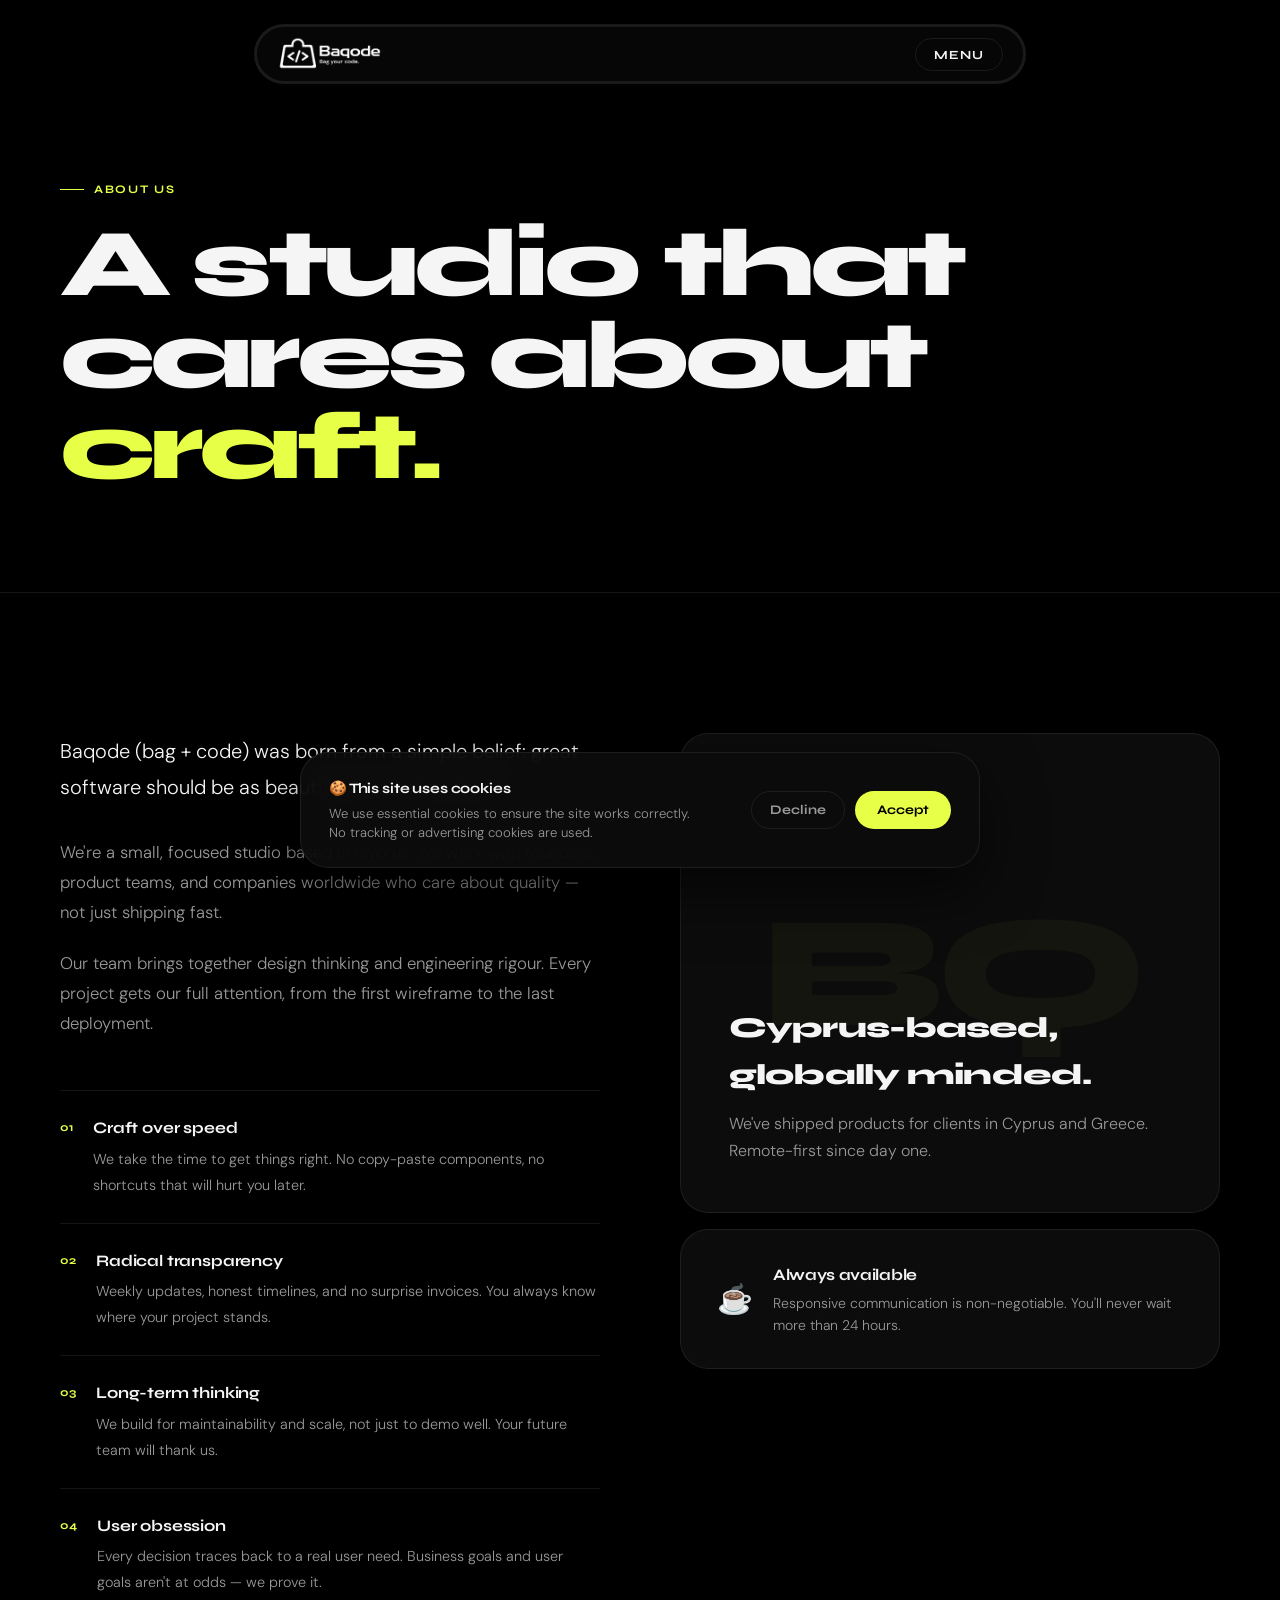
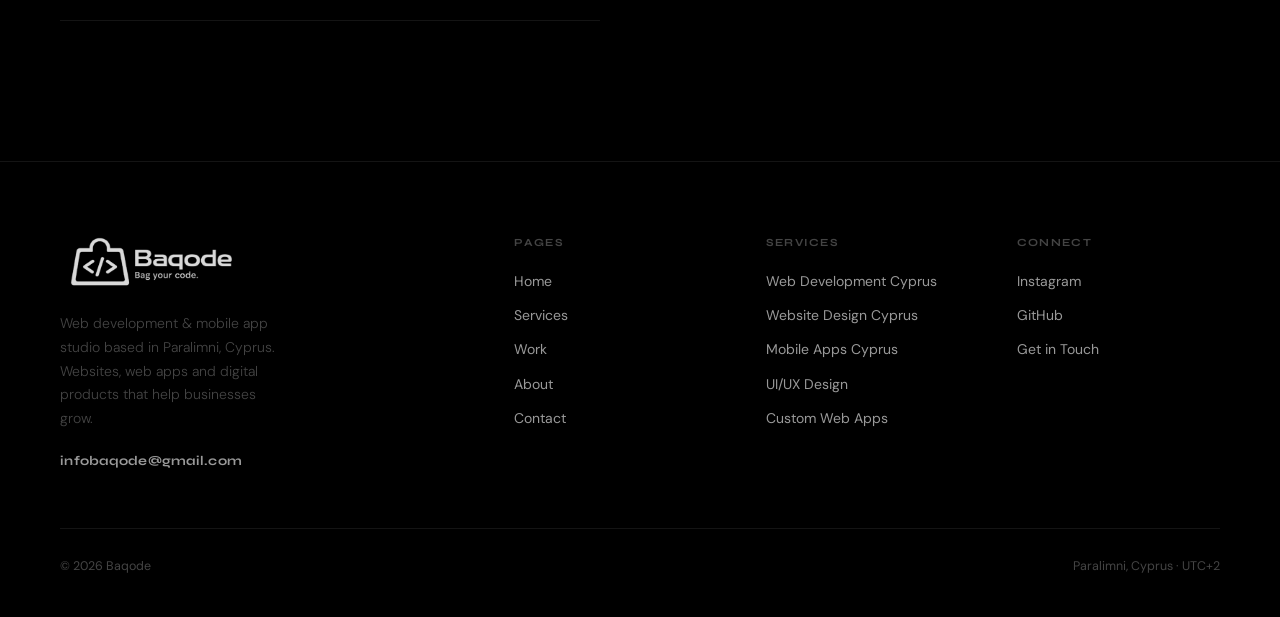
==== commit f06c8f38: "Improve SEO pages and metadata" ====
--- a/about.html
+++ b/about.html
@@ -47,7 +47,7 @@
 
   <nav class="nav" id="nav">
     <a href="index.html" data-num="01">Home</a>
-    <a href="services.html" data-num="02">Expertise</a>
+    <a href="services.html" data-num="02">Services</a>
     <a href="work.html" data-num="03">Work</a>
     <a href="about.html" data-num="04">About</a>
     <a href="contact.html" data-num="05">Contact</a>
@@ -146,14 +146,14 @@
  
         <div class="footer-logo-col">
           <img src="logo.png" alt="Baqode" class="footer-logo" />
-          <p class="footer-tagline">Premium Web &amp; Mobile Studio.<br>We build apps that matter.</p>
+          <p class="footer-tagline">Web development &amp; mobile app studio based in Paralimni, Cyprus.<br>Websites, web apps and digital products that help businesses grow.</p>
           <a href="mailto:infobaqode@gmail.com" class="footer-email">infobaqode@gmail.com</a>
         </div>
  
         <div class="footer-col">
           <div class="footer-col-title">Pages</div>
           <a href="index.html">Home</a>
-          <a href="services.html">Expertise</a>
+          <a href="services.html">Services</a>
           <a href="work.html">Work</a>
           <a href="about.html">About</a>
           <a href="contact.html">Contact</a>
@@ -161,10 +161,11 @@
  
         <div class="footer-col">
           <div class="footer-col-title">Services</div>
-          <a href="services.html">Web Apps</a>
-          <a href="services.html">Mobile Apps</a>
-          <a href="services.html">UI/UX Design</a>
-          <a href="services.html">Consulting</a>
+          <a href="web-development-cyprus.html">Web Development Cyprus</a>
+          <a href="website-design-cyprus.html">Website Design Cyprus</a>
+          <a href="mobile-app-development-cyprus.html">Mobile Apps Cyprus</a>
+          <a href="ui-ux-design.html">UI/UX Design</a>
+          <a href="custom-web-apps.html">Custom Web Apps</a>
         </div>
  
         <div class="footer-col">
--- a/style.css
+++ b/style.css
@@ -379,14 +379,17 @@
   gap: 8px;
 }
 
-.btn-primary {
+.btn-primary,
+.btn-primary:visited {
   background: var(--accent);
-  color: #000;
+  color: #000 !important;
   border-color: var(--accent);
 }
 
-.btn-primary:hover {
+.btn-primary:hover,
+.btn-primary:focus {
   background: #f3ff6a;
+  color: #000 !important;
   transform: translateY(-2px);
   box-shadow: 0 8px 30px rgba(232, 255, 71, 0.25);
 }
@@ -528,6 +531,7 @@
 .bento-card.col-8 { grid-column: span 8; }
 .bento-card.col-4 { grid-column: span 4; }
 .bento-card.col-6 { grid-column: span 6; }
+.bento-card.col-3 { grid-column: span 3; }
 .bento-card.col-12 { grid-column: span 12; }
 
 .card-num {
@@ -1198,6 +1202,7 @@
   .bento-card.col-8 { grid-column: span 12; }
   .bento-card.col-4 { grid-column: span 6; }
   .bento-card.col-6 { grid-column: span 12; }
+  .bento-card.col-3 { grid-column: span 6; }
   .about-grid { grid-template-columns: 1fr; gap: 60px; }
   .about-visual { position: static; }
   .stats-row { grid-template-columns: repeat(2, 1fr); }
@@ -1208,6 +1213,7 @@
   .contact-wrapper { grid-template-columns: 1fr; gap: 60px; }
   .topbar { width: calc(100% - 32px); top: 16px; }
   .bento-card.col-4 { grid-column: span 12; }
+  .bento-card.col-3 { grid-column: span 12; }
   .form-row { grid-template-columns: 1fr; }
 
   /* Footer — single column, fully centered */
@@ -1455,4 +1461,39 @@
   .cookie-actions { width: 100%; }
   .cookie-btn-accept,
   .cookie-btn-decline { flex: 1; text-align: center; }
-}+}
+
+@media (max-width: 768px) {
+  .process-grid {
+    grid-template-columns: 1fr 1fr !important;
+  }
+}
+
+@media (max-width: 480px) {
+  .process-grid {
+    grid-template-columns: 1fr !important;
+  }
+}
+
+/* SEO service page helpers */
+.seo-list {
+  list-style: none;
+  display: grid;
+  gap: 14px;
+  color: var(--text-dim);
+  font-weight: 300;
+  line-height: 1.7;
+}
+.seo-list li {
+  position: relative;
+  padding-left: 28px;
+}
+.seo-list li::before {
+  content: '→';
+  position: absolute;
+  left: 0;
+  color: var(--accent);
+  font-family: var(--font-display);
+  font-weight: 800;
+}
+.bento-card a:hover { color: var(--accent); }
